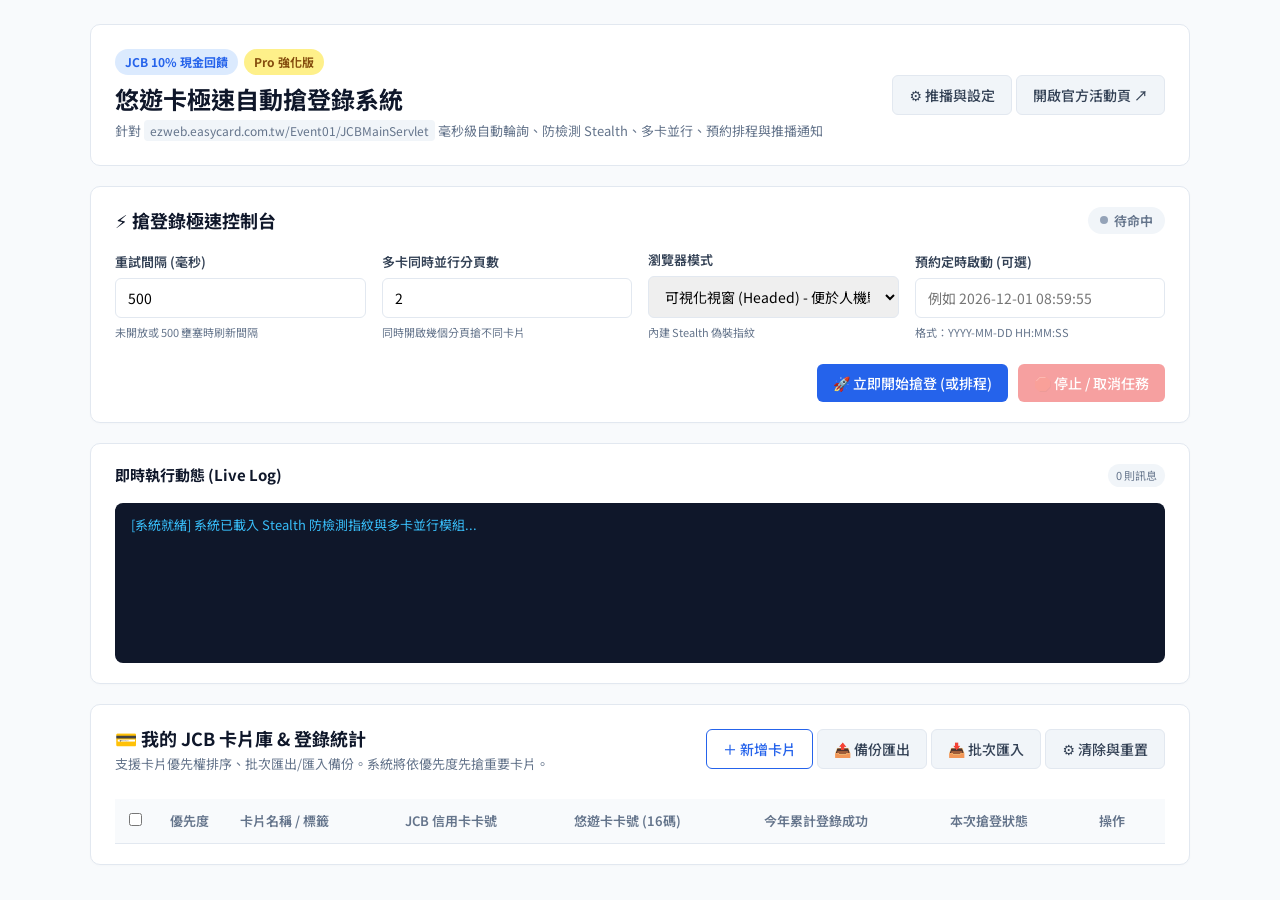
==== templates/index.html @ 14ce090a "feat: initial commit for JCB FastLogin Cloud Run Edition" ====
<!DOCTYPE html>
<html lang="zh-TW">
<head>
    <meta charset="UTF-8">
    <meta name="viewport" content="width=device-width, initial-scale=1.0">
    <title>JCB 悠遊卡自動搶登錄系統 Pro</title>
    <link href="https://fonts.googleapis.com/css2?family=Noto+Sans+TC:wght@400;500;700&display=swap" rel="stylesheet">
    <link rel="stylesheet" href="/static/css/style.css">
</head>
<body>
    <div class="container">
        <!-- 頂部標題與狀態 -->
        <header class="header">
            <div class="brand">
                <div class="brand-tags">
                    <span class="badge">JCB 10% 現金回饋</span>
                    <span class="badge badge-pro">Pro 強化版</span>
                </div>
                <h1>悠遊卡極速自動搶登錄系統</h1>
                <p class="subtitle">針對 <code>ezweb.easycard.com.tw/Event01/JCBMainServlet</code> 毫秒級自動輪詢、防檢測 Stealth、多卡並行、預約排程與推播通知</p>
            </div>
            <div class="header-actions">
                <button class="btn-secondary" onclick="openSettingsModal()">⚙️ 推播與設定</button>
                <button class="btn-secondary" onclick="window.open('https://ezweb.easycard.com.tw/Event01/JCBMainServlet', '_blank')">開啟官方活動頁 ↗</button>
            </div>
        </header>

        <!-- 搶登控制面板 -->
        <section class="card-panel control-section">
            <div class="panel-header">
                <h2>⚡ 搶登錄極速控制台</h2>
                <div id="engine-status" class="status-indicator idle">
                    <span class="dot"></span>
                    <span class="text">待命中</span>
                </div>
            </div>
            <div class="control-grid">
                <div class="form-group">
                    <label>重試間隔 (毫秒)</label>
                    <input type="number" id="cfg-retry-interval" value="500" min="150" max="5000" step="50">
                    <span class="hint">未開放或 500 壅塞時刷新間隔</span>
                </div>
                <div class="form-group">
                    <label>多卡同時並行分頁數</label>
                    <input type="number" id="cfg-workers" value="2" min="1" max="5">
                    <span class="hint">同時開啟幾個分頁搶不同卡片</span>
                </div>
                <div class="form-group">
                    <label>瀏覽器模式</label>
                    <select id="cfg-browser-mode">
                        <option value="false" selected>可視化視窗 (Headed) - 便於人機驗證</option>
                        <option value="true">無頭模式 (Headless) - 背景執行</option>
                    </select>
                    <span class="hint">內建 Stealth 偽裝指紋</span>
                </div>
                <div class="form-group">
                    <label>預約定時啟動 (可選)</label>
                    <input type="text" id="cfg-schedule" placeholder="例如 2026-12-01 08:59:55">
                    <span class="hint">格式：YYYY-MM-DD HH:MM:SS</span>
                </div>
                <div class="action-buttons full-row">
                    <button id="btn-start" class="btn-primary" onclick="startTask()">🚀 立即開始搶登 (或排程)</button>
                    <button id="btn-stop" class="btn-danger" onclick="stopTask()" disabled>🛑 停止 / 取消任務</button>
                </div>
            </div>
        </section>

        <!-- 即時執行終端日誌 -->
        <section class="card-panel log-section">
            <div class="panel-header">
                <h3>即時執行動態 (Live Log)</h3>
                <span id="log-count" class="badge-count">0 則訊息</span>
            </div>
            <div id="log-container" class="terminal-window">
                <div class="log-line info">[系統就緒] 系統已載入 Stealth 防檢測指紋與多卡並行模組...</div>
            </div>
        </section>

        <!-- 卡片清單與登錄統計 -->
        <section class="card-panel">
            <div class="panel-header">
                <div>
                    <h2>💳 我的 JCB 卡片庫 & 登錄統計</h2>
                    <p class="section-desc">支援卡片優先權排序、批次匯出/匯入備份。系統將依優先度先搶重要卡片。</p>
                </div>
                <div class="table-actions">
                    <button class="btn-outline" onclick="openAddModal()">＋ 新增卡片</button>
                    <button class="btn-secondary" onclick="exportCards()">📤 備份匯出</button>
                    <button class="btn-secondary" onclick="openImportModal()">📥 批次匯入</button>
                    <div class="dropdown">
                        <button class="btn-secondary dropdown-toggle">⚙️ 清除與重置</button>
                        <div class="dropdown-menu">
                            <a href="javascript:void(0)" onclick="clearRecords('session')">清除「本次執行」狀態</a>
                            <a href="javascript:void(0)" onclick="clearRecords('yearly')">重置「今年累計登錄次數」</a>
                            <a href="javascript:void(0)" onclick="clearRecords('all')" class="text-danger">清空所有歷史紀錄</a>
                        </div>
                    </div>
                </div>
            </div>

            <div class="table-responsive">
                <table class="data-table" id="cards-table">
                    <thead>
                        <tr>
                            <th width="40"><input type="checkbox" id="check-all" onchange="toggleSelectAll(this)"></th>
                            <th width="70">優先度</th>
                            <th>卡片名稱 / 標籤</th>
                            <th>JCB 信用卡卡號</th>
                            <th>悠遊卡卡號 (16碼)</th>
                            <th>今年累計登錄成功</th>
                            <th>本次搶登狀態</th>
                            <th width="80">操作</th>
                        </tr>
                    </thead>
                    <tbody id="cards-tbody">
                        <!-- 動態載入卡片 -->
                    </tbody>
                </table>
            </div>
        </section>

        <!-- 新增卡片彈跳視窗 Modal -->
        <div id="add-modal" class="modal">
            <div class="modal-content">
                <div class="modal-header">
                    <h3>新增 JCB 悠遊卡</h3>
                    <span class="close" onclick="closeModal('add-modal')">&times;</span>
                </div>
                <form id="add-card-form" onsubmit="saveCard(event)">
                    <div class="form-group">
                        <label>卡片自訂名稱 <span class="req">*</span></label>
                        <input type="text" id="card-name" placeholder="例如：富邦JCB、吉鶴卡、玉山熊本熊" required>
                    </div>
                    <div class="form-row">
                        <div class="form-group col-6">
                            <label>信用卡前 6 碼 <span class="req">*</span></label>
                            <input type="text" id="card-prefix" maxlength="6" pattern="\d{6}" placeholder="例如 356890" required>
                        </div>
                        <div class="form-group col-6">
                            <label>信用卡後 4 碼 <span class="req">*</span></label>
                            <input type="text" id="card-suffix" maxlength="4" pattern="\d{4}" placeholder="例如 1234" required>
                        </div>
                    </div>
                    <div class="form-group">
                        <label>悠遊卡 16 碼卡號 (PID) <span class="req">*</span></label>
                        <input type="text" id="card-easycard" maxlength="19" placeholder="例如 0123 4567 8901 2345" required>
                        <span class="hint">悠遊卡背面或晶片下方的 16 碼數字</span>
                    </div>
                    <div class="form-group">
                        <label>搶登優先順序 (數字越大越先搶)</label>
                        <input type="number" id="card-priority" value="0" min="0" max="99">
                    </div>
                    <div class="modal-footer">
                        <button type="button" class="btn-secondary" onclick="closeModal('add-modal')">取消</button>
                        <button type="submit" class="btn-primary">儲存卡片</button>
                    </div>
                </form>
            </div>
        </div>

        <!-- 匯入卡片 Modal -->
        <div id="import-modal" class="modal">
            <div class="modal-content">
                <div class="modal-header">
                    <h3>批次匯入卡片 (JSON)</h3>
                    <span class="close" onclick="closeModal('import-modal')">&times;</span>
                </div>
                <div class="form-group">
                    <label>請貼上先前匯出的 JSON 資料：</label>
                    <textarea id="import-json" style="width:100%; height:150px; font-family:monospace; padding:8px; border:1px solid #cbd5e1; border-radius:6px;"></textarea>
                </div>
                <div class="modal-footer">
                    <button type="button" class="btn-secondary" onclick="closeModal('import-modal')">取消</button>
                    <button type="button" class="btn-primary" onclick="importCards()">開始匯入</button>
                </div>
            </div>
        </div>

        <!-- 推播設定 Modal -->
        <div id="settings-modal" class="modal">
            <div class="modal-content">
                <div class="modal-header">
                    <h3>推播通知設定 (Telegram / Webhook)</h3>
                    <span class="close" onclick="closeModal('settings-modal')">&times;</span>
                </div>
                <form id="settings-form" onsubmit="saveSettings(event)">
                    <div class="form-group">
                        <label>Telegram Bot Token (可選)</label>
                        <input type="text" id="set-tg-token" placeholder="例如 123456789:ABCdefGhIJKlmNoPQR">
                    </div>
                    <div class="form-group">
                        <label>Telegram Chat ID (可選)</label>
                        <input type="text" id="set-tg-chatid" placeholder="例如 987654321">
                    </div>
                    <div class="form-group">
                        <label>自訂 Webhook URL (支援 Discord / Slack / 外部轉發)</label>
                        <input type="text" id="set-webhook" placeholder="https://discord.com/api/webhooks/...">
                    </div>
                    <div class="modal-footer">
                        <button type="button" class="btn-secondary" onclick="testNotify()">🔔 測試推播</button>
                        <button type="button" class="btn-secondary" onclick="closeModal('settings-modal')">取消</button>
                        <button type="submit" class="btn-primary">儲存設定</button>
                    </div>
                </form>
            </div>
        </div>

    </div>

    <script src="/static/js/app.js"></script>
</body>
</html>
---- static/css/style.css ----
:root {
    --primary: #2563eb;
    --primary-hover: #1d4ed8;
    --bg-page: #f8fafc;
    --card-bg: #ffffff;
    --border-color: #e2e8f0;
    --text-primary: #0f172a;
    --text-secondary: #64748b;
    --success: #10b981;
    --warning: #f59e0b;
    --danger: #ef4444;
    --radius: 10px;
}

* {
    box-sizing: border-box;
    margin: 0;
    padding: 0;
    font-family: 'Noto Sans TC', system-ui, -apple-system, sans-serif;
}

body {
    background-color: var(--bg-page);
    color: var(--text-primary);
    padding: 24px;
    line-height: 1.5;
}

.container {
    max-width: 1100px;
    margin: 0 auto;
    display: flex;
    flex-direction: column;
    gap: 20px;
}

/* Header */
.header {
    display: flex;
    justify-content: space-between;
    align-items: center;
    background: var(--card-bg);
    padding: 24px;
    border-radius: var(--radius);
    border: 1px solid var(--border-color);
}

.badge {
    background: #dbeafe;
    color: var(--primary);
    font-size: 12px;
    font-weight: 700;
    padding: 4px 10px;
    border-radius: 9999px;
    display: inline-block;
    margin-bottom: 6px;
}

.header h1 {
    font-size: 24px;
    font-weight: 700;
    color: var(--text-primary);
}

.subtitle {
    color: var(--text-secondary);
    font-size: 13px;
    margin-top: 4px;
}

.subtitle code {
    background: #f1f5f9;
    padding: 2px 6px;
    border-radius: 4px;
    font-size: 12px;
}

/* Panels */
.card-panel {
    background: var(--card-bg);
    border-radius: var(--radius);
    border: 1px solid var(--border-color);
    padding: 20px 24px;
    box-shadow: 0 1px 3px rgba(0,0,0,0.02);
}

.panel-header {
    display: flex;
    justify-content: space-between;
    align-items: center;
    margin-bottom: 16px;
}

.panel-header h2 {
    font-size: 18px;
    font-weight: 700;
}

.panel-header h3 {
    font-size: 15px;
    font-weight: 700;
}

.section-desc {
    font-size: 13px;
    color: var(--text-secondary);
    margin-top: 2px;
}

/* Control Section */
.control-grid {
    display: grid;
    grid-template-columns: repeat(auto-fit, minmax(200px, 1fr));
    gap: 16px;
    align-items: flex-end;
}

.form-group {
    display: flex;
    flex-direction: column;
    gap: 6px;
}

.form-group label {
    font-size: 13px;
    font-weight: 600;
    color: #334155;
}

.form-group input, .form-group select {
    padding: 9px 12px;
    border: 1px solid var(--border-color);
    border-radius: 6px;
    font-size: 14px;
    outline: none;
    transition: border-color 0.2s;
}

.form-group input:focus, .form-group select:focus {
    border-color: var(--primary);
}

.hint {
    font-size: 11px;
    color: var(--text-secondary);
}

.req {
    color: var(--danger);
}

.form-row {
    display: flex;
    gap: 12px;
}

.col-6 {
    flex: 1;
}

.action-buttons {
    display: flex;
    gap: 10px;
}

/* Status Indicator */
.status-indicator {
    display: flex;
    align-items: center;
    gap: 6px;
    font-size: 13px;
    font-weight: 600;
    padding: 4px 12px;
    border-radius: 9999px;
}

.status-indicator .dot {
    width: 8px;
    height: 8px;
    border-radius: 50%;
}

.status-indicator.idle {
    background: #f1f5f9;
    color: var(--text-secondary);
}
.status-indicator.idle .dot { background: #94a3b8; }

.status-indicator.running {
    background: #ecfdf5;
    color: var(--success);
}
.status-indicator.running .dot {
    background: var(--success);
    box-shadow: 0 0 8px var(--success);
    animation: pulse 1.5s infinite;
}

@keyframes pulse {
    0% { transform: scale(0.95); opacity: 0.8; }
    50% { transform: scale(1.3); opacity: 1; }
    100% { transform: scale(0.95); opacity: 0.8; }
}

/* Terminal Log */
.terminal-window {
    background: #0f172a;
    color: #38bdf8;
    font-family: monospace, Consolas, Courier;
    padding: 12px 16px;
    border-radius: 8px;
    height: 160px;
    overflow-y: auto;
    font-size: 13px;
    line-height: 1.6;
}

.log-line {
    word-break: break-all;
}

.badge-count {
    background: #f1f5f9;
    padding: 3px 8px;
    border-radius: 12px;
    font-size: 11px;
    color: var(--text-secondary);
}

/* Buttons */
button {
    cursor: pointer;
    border: none;
    font-weight: 500;
    border-radius: 6px;
    padding: 9px 16px;
    font-size: 14px;
    display: inline-flex;
    align-items: center;
    justify-content: center;
    gap: 6px;
    transition: all 0.2s;
}

.btn-primary {
    background: var(--primary);
    color: white;
}
.btn-primary:hover:not(:disabled) { background: var(--primary-hover); }

.btn-danger {
    background: var(--danger);
    color: white;
}
.btn-danger:hover:not(:disabled) { background: #dc2626; }

.btn-secondary {
    background: #f1f5f9;
    color: #334155;
    border: 1px solid var(--border-color);
}
.btn-secondary:hover:not(:disabled) { background: #e2e8f0; }

.btn-outline {
    background: transparent;
    border: 1px solid var(--primary);
    color: var(--primary);
}
.btn-outline:hover:not(:disabled) { background: #eff6ff; }

button:disabled {
    opacity: 0.5;
    cursor: not-allowed;
}

/* Table */
.table-responsive {
    overflow-x: auto;
}

.data-table {
    width: 100%;
    border-collapse: collapse;
    margin-top: 10px;
    font-size: 14px;
}

.data-table th, .data-table td {
    padding: 12px 14px;
    text-align: left;
    border-bottom: 1px solid var(--border-color);
}

.data-table th {
    background: #f8fafc;
    color: var(--text-secondary);
    font-weight: 600;
    font-size: 13px;
}

.data-table tbody tr:hover {
    background-color: #f8fafc;
}

.card-title-cell {
    font-weight: 600;
    color: var(--text-primary);
}

.status-tag {
    display: inline-block;
    padding: 3px 8px;
    border-radius: 6px;
    font-size: 12px;
    font-weight: 500;
}

.status-tag.success { background: #dcfce7; color: #166534; }
.status-tag.waiting { background: #f1f5f9; color: #475569; }
.status-tag.failed { background: #fee2e2; color: #991b1b; }
.status-tag.full { background: #fef3c7; color: #92400e; }
.status-tag.registered { background: #e0e7ff; color: #3730a3; }

.stat-pill {
    background: #eff6ff;
    color: var(--primary);
    padding: 3px 10px;
    border-radius: 12px;
    font-weight: 700;
    font-size: 13px;
}

/* Dropdown */
.dropdown {
    position: relative;
    display: inline-block;
}

.dropdown-menu {
    display: none;
    position: absolute;
    right: 0;
    background-color: white;
    min-width: 180px;
    box-shadow: 0 4px 12px rgba(0,0,0,0.1);
    border-radius: 6px;
    border: 1px solid var(--border-color);
    z-index: 10;
    overflow: hidden;
}

.dropdown:hover .dropdown-menu {
    display: block;
}

.dropdown-menu a {
    color: #334155;
    padding: 10px 14px;
    text-decoration: none;
    display: block;
    font-size: 13px;
}

.dropdown-menu a:hover {
    background-color: #f1f5f9;
}

.dropdown-menu a.text-danger {
    color: var(--danger);
}

/* Modal */
.modal {
    display: none;
    position: fixed;
    z-index: 100;
    left: 0;
    top: 0;
    width: 100%;
    height: 100%;
    background-color: rgba(0,0,0,0.5);
    backdrop-filter: blur(2px);
    justify-content: center;
    align-items: center;
}

.modal.show {
    display: flex;
}

.modal-content {
    background-color: white;
    border-radius: var(--radius);
    width: 90%;
    max-width: 480px;
    padding: 24px;
    box-shadow: 0 10px 25px rgba(0,0,0,0.15);
}

.modal-header {
    display: flex;
    justify-content: space-between;
    align-items: center;
    margin-bottom: 18px;
}

.modal-header .close {
    font-size: 24px;
    cursor: pointer;
    color: var(--text-secondary);
}

.modal-footer {
    display: flex;
    justify-content: flex-end;
    gap: 10px;
    margin-top: 20px;
}

/* Pro 特色樣式補充 */
.brand-tags {
    display: flex;
    gap: 6px;
    align-items: center;
}

.badge-pro {
    background: #fef08a;
    color: #854d0e;
}

.full-row {
    grid-column: 1 / -1;
    display: flex;
    justify-content: flex-end;
    margin-top: 8px;
}
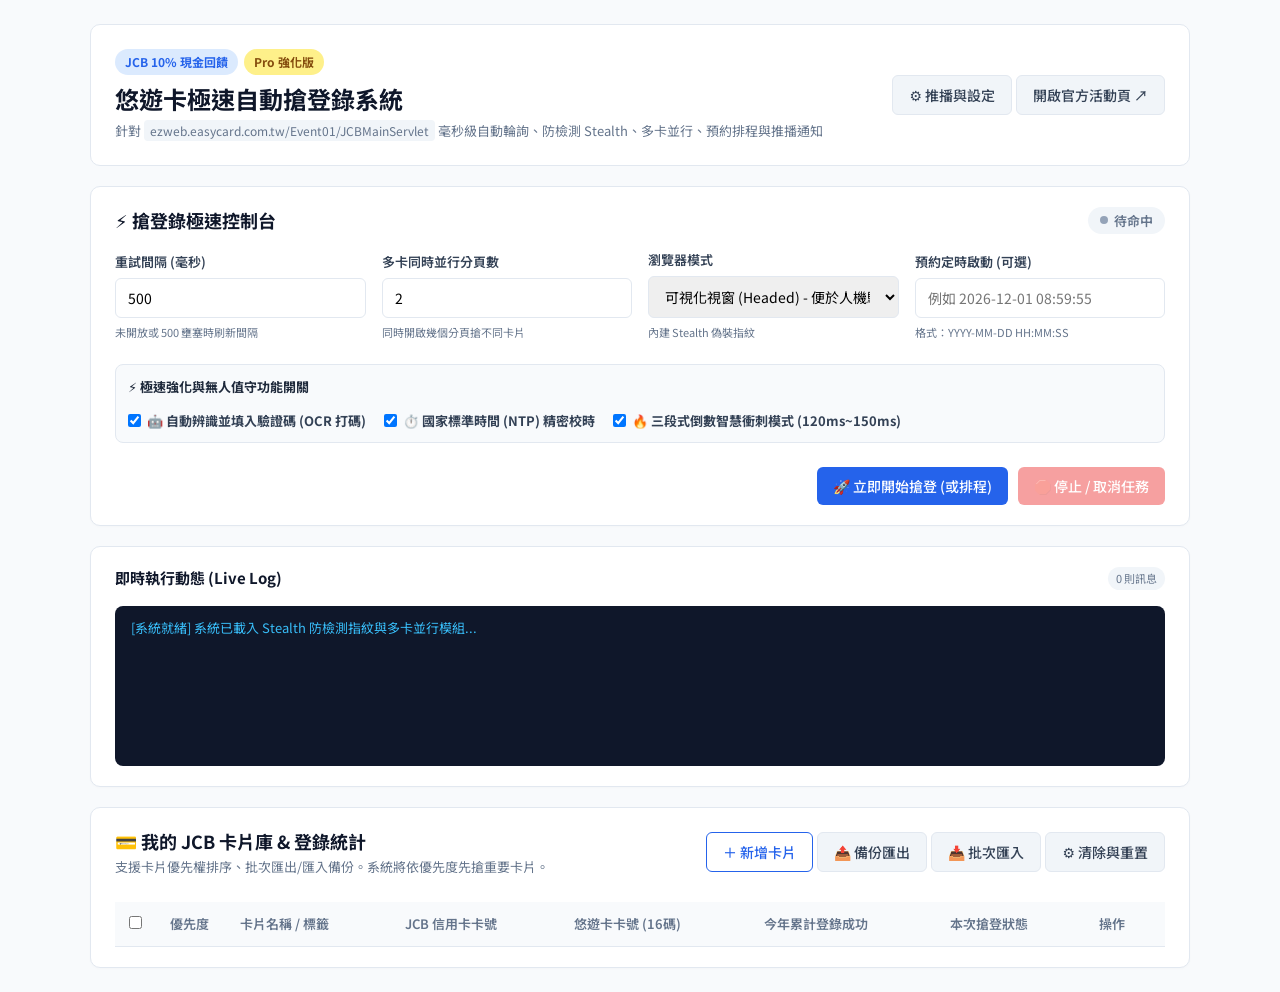
==== commit 9f549ab4: "feat: sync OCR captcha, NTP sync, and sprint mode to cloudrun" ====
--- a/templates/index.html
+++ b/templates/index.html
@@ -57,6 +57,23 @@
                     <label>預約定時啟動 (可選)</label>
                     <input type="text" id="cfg-schedule" placeholder="例如 2026-12-01 08:59:55">
                     <span class="hint">格式：YYYY-MM-DD HH:MM:SS</span>
+                </div>
+                <div class="form-group full-row" style="background:#f8fafc; padding:12px; border-radius:8px; border:1px solid #e2e8f0;">
+                    <label style="font-weight:700; color:#1e293b; margin-bottom:8px; display:block;">⚡ 極速強化與無人值守功能開關</label>
+                    <div style="display:flex; flex-wrap:wrap; gap:18px;">
+                        <label style="display:flex; align-items:center; gap:6px; cursor:pointer;">
+                            <input type="checkbox" id="cfg-auto-captcha" checked>
+                            <span>🤖 <strong>自動辨識並填入驗證碼 (OCR 打碼)</strong></span>
+                        </label>
+                        <label style="display:flex; align-items:center; gap:6px; cursor:pointer;">
+                            <input type="checkbox" id="cfg-enable-ntp" checked>
+                            <span>⏱️ <strong>國家標準時間 (NTP) 精密校時</strong></span>
+                        </label>
+                        <label style="display:flex; align-items:center; gap:6px; cursor:pointer;">
+                            <input type="checkbox" id="cfg-sprint-mode" checked>
+                            <span>🔥 <strong>三段式倒數智慧衝刺模式 (120ms~150ms)</strong></span>
+                        </label>
+                    </div>
                 </div>
                 <div class="action-buttons full-row">
                     <button id="btn-start" class="btn-primary" onclick="startTask()">🚀 立即開始搶登 (或排程)</button>
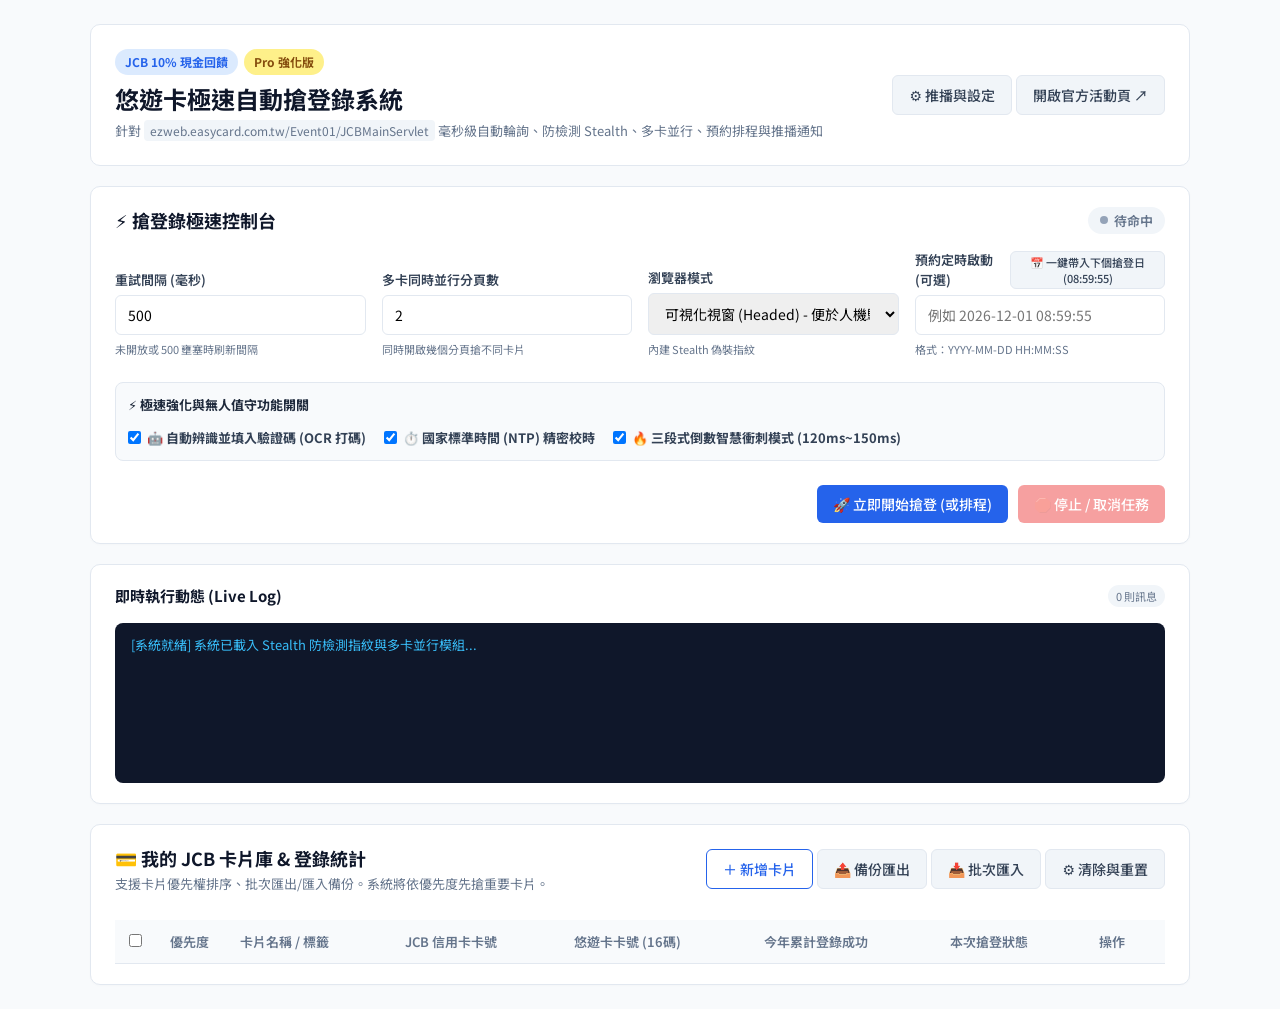
==== commit 816d68df: "feat(ux): sync quick next schedule button and smart paste parser" ====
--- a/templates/index.html
+++ b/templates/index.html
@@ -54,7 +54,10 @@
                     <span class="hint">內建 Stealth 偽裝指紋</span>
                 </div>
                 <div class="form-group">
-                    <label>預約定時啟動 (可選)</label>
+                    <div style="display:flex; justify-content:space-between; align-items:center;">
+                        <label>預約定時啟動 (可選)</label>
+                        <button type="button" class="btn-secondary" style="padding:2px 8px; font-size:11px;" onclick="fillNextSchedule()">📅 一鍵帶入下個搶登日 (08:59:55)</button>
+                    </div>
                     <input type="text" id="cfg-schedule" placeholder="例如 2026-12-01 08:59:55">
                     <span class="hint">格式：YYYY-MM-DD HH:MM:SS</span>
                 </div>
@@ -144,6 +147,10 @@
                     <span class="close" onclick="closeModal('add-modal')">&times;</span>
                 </div>
                 <form id="add-card-form" onsubmit="saveCard(event)">
+                    <div class="form-group" style="background:#f1f5f9; padding:8px 12px; border-radius:6px;">
+                        <label style="font-size:12px; color:#475569; font-weight:bold;">⚡ 智慧快速貼上自動解析 (簡訊/筆記文字)：</label>
+                        <input type="text" id="smart-paste-input" placeholder="可貼上整段文字例如: 富邦JCB 356890-1234 悠遊卡0123456789012345" oninput="parseSmartPaste(this.value)" style="background:#fff; font-size:12px;">
+                    </div>
                     <div class="form-group">
                         <label>卡片自訂名稱 <span class="req">*</span></label>
                         <input type="text" id="card-name" placeholder="例如：富邦JCB、吉鶴卡、玉山熊本熊" required>
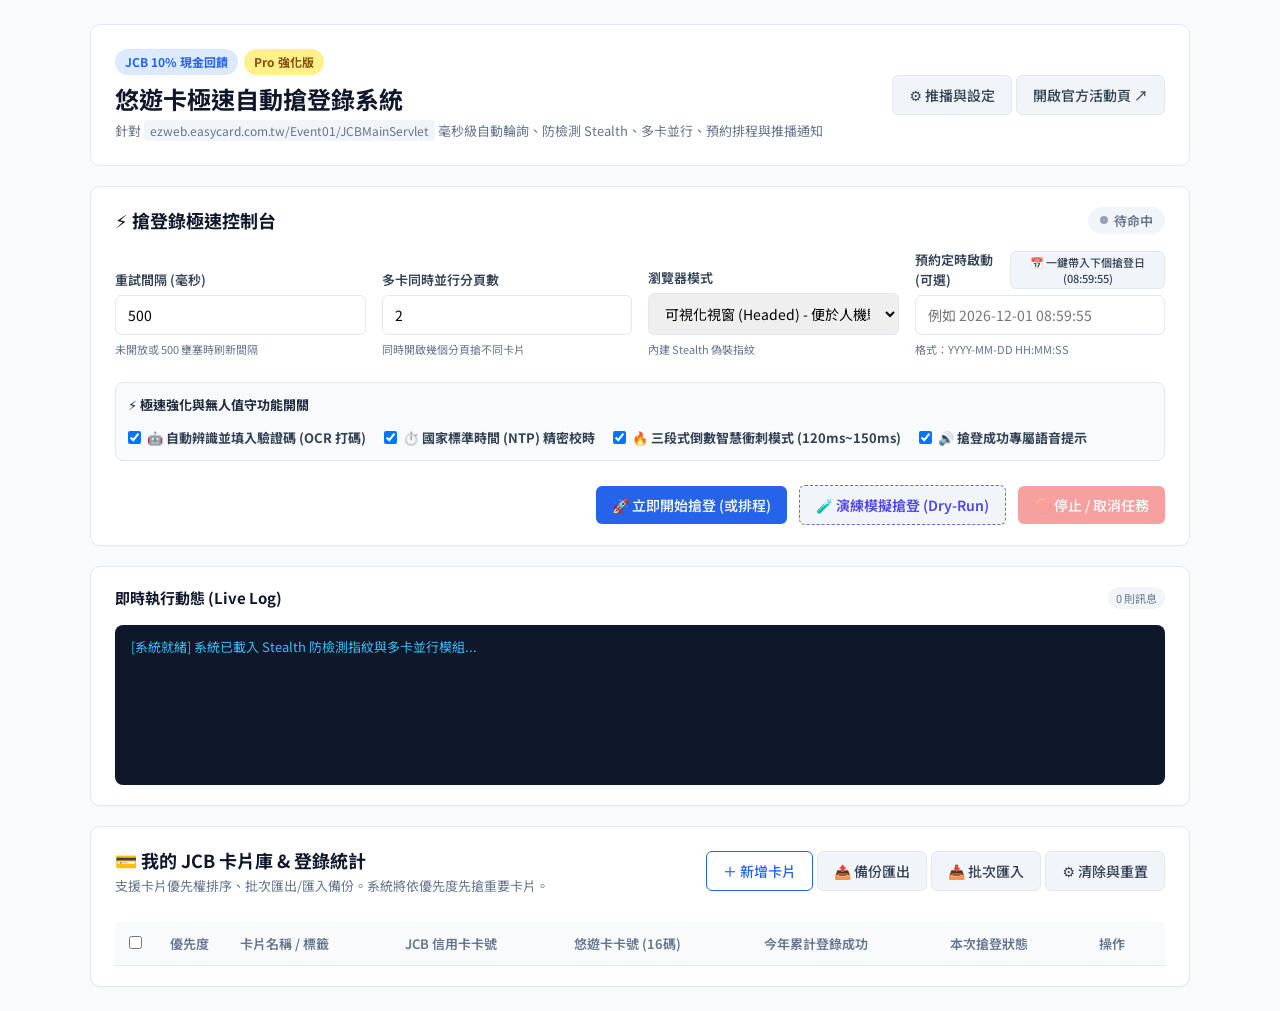
==== commit 9a483749: "feat: implement visual screenshots, sleep guard, audio alert, and dry-run mode" ====
--- a/templates/index.html
+++ b/templates/index.html
@@ -76,10 +76,15 @@
                             <input type="checkbox" id="cfg-sprint-mode" checked>
                             <span>🔥 <strong>三段式倒數智慧衝刺模式 (120ms~150ms)</strong></span>
                         </label>
-                    </div>
-                </div>
-                <div class="action-buttons full-row">
+                        <label style="display:flex; align-items:center; gap:6px; cursor:pointer;">
+                            <input type="checkbox" id="cfg-enable-audio" checked>
+                            <span>🔊 <strong>搶登成功專屬語音提示</strong></span>
+                        </label>
+                    </div>
+                </div>
+                <div class="action-buttons full-row" style="display:flex; gap:12px; align-items:center;">
                     <button id="btn-start" class="btn-primary" onclick="startTask()">🚀 立即開始搶登 (或排程)</button>
+                    <button id="btn-dryrun" class="btn-secondary" style="border:1px dashed #6366f1; color:#4f46e5; font-weight:600;" onclick="startDryRun()">🧪 演練模擬搶登 (Dry-Run)</button>
                     <button id="btn-stop" class="btn-danger" onclick="stopTask()" disabled>🛑 停止 / 取消任務</button>
                 </div>
             </div>
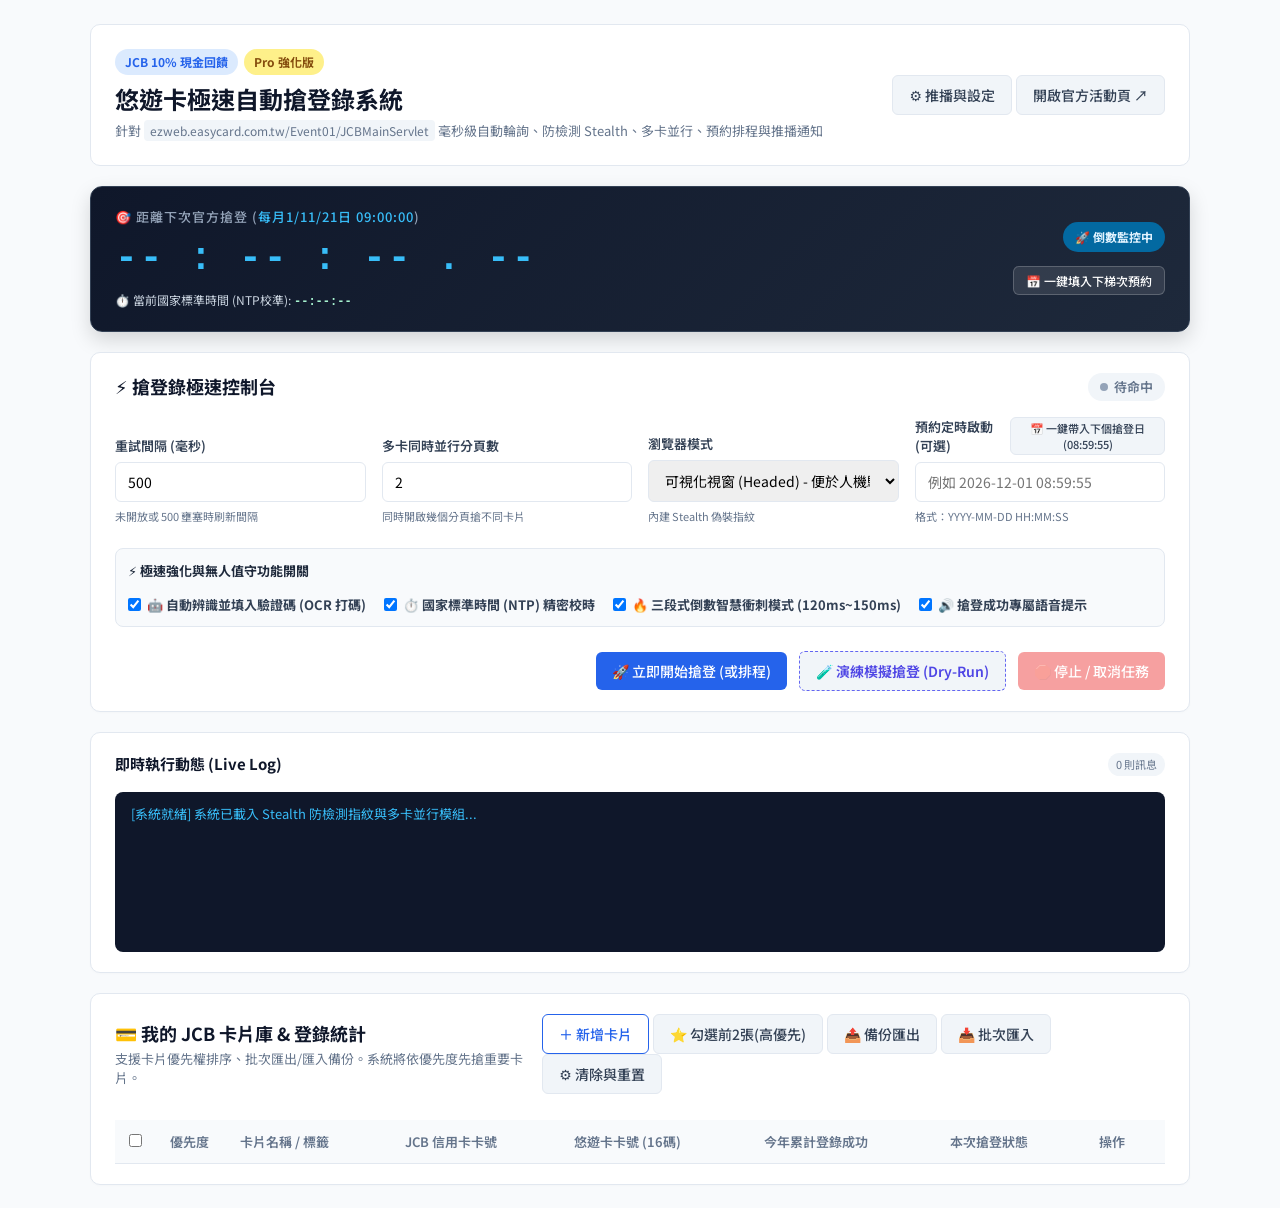
==== commit f4fc13e5: "feat: sync templates/index.html with HUD countdown, dual portal, proxy and lightbox enhancements" ====
--- a/templates/index.html
+++ b/templates/index.html
@@ -25,6 +25,33 @@
             </div>
         </header>
 
+        <!-- 頂部即時倒數與精準時鐘 HUD (大螢幕儀表) -->
+        <section class="card-panel countdown-hud-section" style="background: linear-gradient(135deg, #0f172a 0%, #1e293b 100%); color: #fff; padding: 20px 24px; border-radius: 12px; box-shadow: 0 8px 20px rgba(0,0,0,0.15); border: 1px solid #334155;">
+            <div style="display:flex; justify-content:space-between; align-items:center; flex-wrap:wrap; gap:16px;">
+                <div>
+                    <div style="font-size:13px; color:#94a3b8; font-weight:500; letter-spacing:1px; text-transform:uppercase;">
+                        🎯 距離下次官方搶登 (<span id="hud-target-date" style="color:#38bdf8;">每月1/11/21日 09:00:00</span>)
+                    </div>
+                    <div id="hud-countdown" style="font-size: 38px; font-weight: 800; font-family: monospace; letter-spacing: 2px; color: #38bdf8; margin: 4px 0;">
+                        -- : -- : -- . --
+                    </div>
+                    <div style="font-size:12px; color:#cbd5e1;">
+                        ⏱️ 當前國家標準時間 (NTP校準): <strong id="hud-current-time" style="color:#a7f3d0; font-family:monospace;">--:--:--</strong>
+                    </div>
+                </div>
+                <div style="text-align:right;">
+                    <div id="hud-badge" class="badge" style="background:#0369a1; color:#e0f2fe; font-size:12px; padding:6px 12px; font-weight:700;">
+                        🚀 倒數監控中
+                    </div>
+                    <div style="margin-top:8px;">
+                        <button type="button" class="btn-secondary" style="background:rgba(255,255,255,0.1); border:1px solid rgba(255,255,255,0.2); color:#fff; font-size:12px; padding:5px 12px;" onclick="fillNextSchedule()">
+                            📅 一鍵填入下梯次預約
+                        </button>
+                    </div>
+                </div>
+            </div>
+        </section>
+
         <!-- 搶登控制面板 -->
         <section class="card-panel control-section">
             <div class="panel-header">
@@ -110,6 +137,7 @@
                 </div>
                 <div class="table-actions">
                     <button class="btn-outline" onclick="openAddModal()">＋ 新增卡片</button>
+                    <button class="btn-secondary" onclick="selectTopCards(2)">⭐ 勾選前2張(高優先)</button>
                     <button class="btn-secondary" onclick="exportCards()">📤 備份匯出</button>
                     <button class="btn-secondary" onclick="openImportModal()">📥 批次匯入</button>
                     <div class="dropdown">
@@ -225,6 +253,11 @@
                         <label>自訂 Webhook URL (支援 Discord / Slack / 外部轉發)</label>
                         <input type="text" id="set-webhook" placeholder="https://discord.com/api/webhooks/...">
                     </div>
+                    <div class="form-group">
+                        <label>🛡️ 防封鎖 HTTP Proxy 代理 (可選)</label>
+                        <input type="text" id="set-proxy" placeholder="例如 http://127.0.0.1:7890 或 http://user:pwd@ip:port">
+                        <span class="hint" style="font-size:11px; color:#64748b;">遇連線壅塞或頻繁探測時，自動透過此 Proxy 轉發，避免單一 IP 受限</span>
+                    </div>
                     <div class="modal-footer">
                         <button type="button" class="btn-secondary" onclick="testNotify()">🔔 測試推播</button>
                         <button type="button" class="btn-secondary" onclick="closeModal('settings-modal')">取消</button>
@@ -234,6 +267,23 @@
             </div>
         </div>
 
+        <!-- 📸 截圖檢視燈箱 Modal (Lightbox) -->
+        <div id="lightbox-modal" class="modal" onclick="closeLightbox(event)">
+            <div class="modal-content" style="max-width: 800px; padding: 16px; background:#0f172a; border:1px solid #334155; text-align:center;">
+                <div style="display:flex; justify-content:space-between; align-items:center; margin-bottom:12px; color:#fff;">
+                    <h3 style="font-size:16px;">📸 搶登成果與官方回應截圖存證</h3>
+                    <span class="close" style="color:#fff; font-size:24px; cursor:pointer;" onclick="closeModal('lightbox-modal')">&times;</span>
+                </div>
+                <div style="max-height: 75vh; overflow-y: auto; border-radius: 8px; background:#1e293b; padding:8px;">
+                    <img id="lightbox-img" src="" alt="搶登截圖" style="max-width:100%; border-radius:6px; box-shadow:0 4px 12px rgba(0,0,0,0.5);">
+                </div>
+                <div style="margin-top:12px; text-align:right;">
+                    <a id="lightbox-link" href="" target="_blank" class="btn-secondary" style="font-size:12px; text-decoration:none; display:inline-block;">在新分頁打開原始大圖 ↗</a>
+                    <button type="button" class="btn-secondary" style="font-size:12px; margin-left:8px;" onclick="closeModal('lightbox-modal')">關閉</button>
+                </div>
+            </div>
+        </div>
+
     </div>
 
     <script src="/static/js/app.js"></script>
